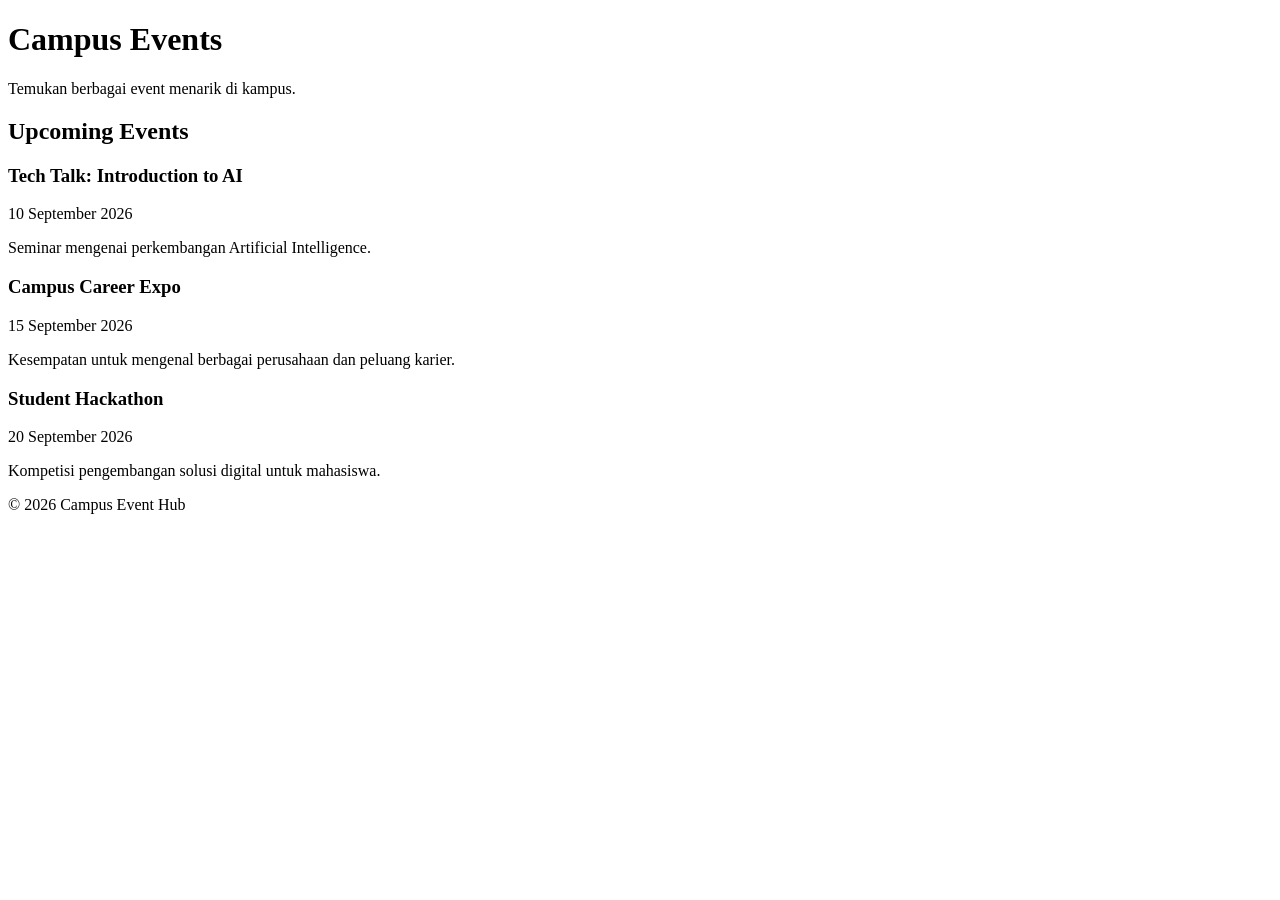
==== events.html @ 744866c1 "feat: add campus event listing page" ====
<!DOCTYPE html>
<html lang="id">
<head>
    <meta charset="UTF-8">
    <meta name="viewport" content="width=device-width, initial-scale=1.0">
    <title>Campus Events</title>
</head>

<body>

    <header>
        <h1>Campus Events</h1>
        <p>Temukan berbagai event menarik di kampus.</p>
    </header>

    <main>
        <section>
            <h2>Upcoming Events</h2>

            <article>
                <h3>Tech Talk: Introduction to AI</h3>
                <p>10 September 2026</p>
                <p>Seminar mengenai perkembangan Artificial Intelligence.</p>
            </article>

            <article>
                <h3>Campus Career Expo</h3>
                <p>15 September 2026</p>
                <p>Kesempatan untuk mengenal berbagai perusahaan dan peluang karier.</p>
            </article>

            <article>
                <h3>Student Hackathon</h3>
                <p>20 September 2026</p>
                <p>Kompetisi pengembangan solusi digital untuk mahasiswa.</p>
            </article>
        </section>
    </main>

    <footer>
        <p>&copy; 2026 Campus Event Hub</p>
    </footer>

</body>
</html>
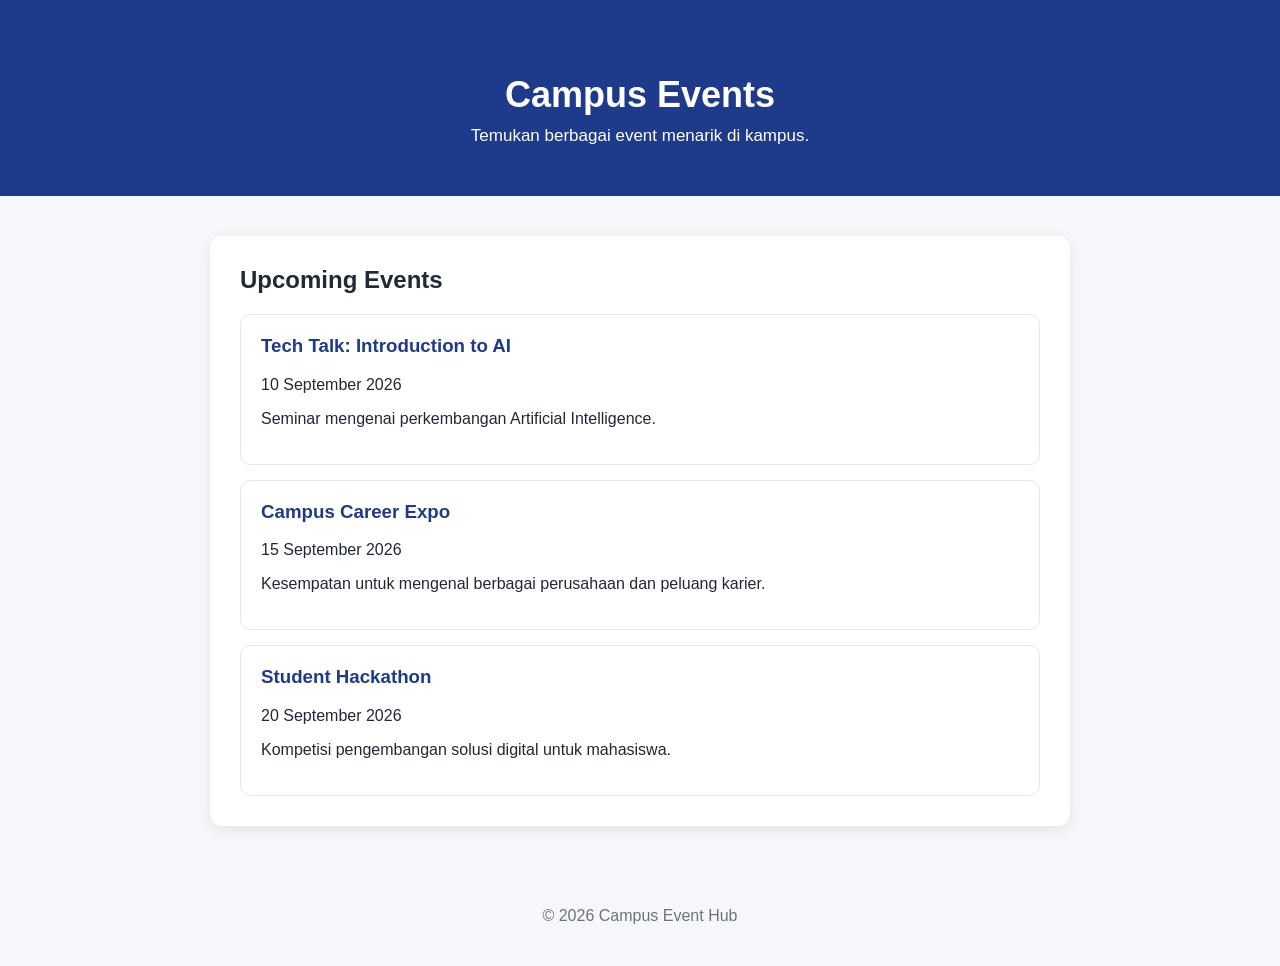
==== commit 5108a3f5: "style: add consistent website styling" ====
--- a/events.html
+++ b/events.html
@@ -3,6 +3,7 @@
 <head>
     <meta charset="UTF-8">
     <meta name="viewport" content="width=device-width, initial-scale=1.0">
+    <link rel="stylesheet" href="style.css">
     <title>Campus Events</title>
 </head>
 
--- a/style.css
+++ b/style.css
@@ -0,0 +1,63 @@
+* {
+    box-sizing: border-box;
+}
+
+body {
+    margin: 0;
+    font-family: Arial, sans-serif;
+    background: #f5f7fb;
+    color: #1f2937;
+}
+
+header {
+    background: #1e3a8a;
+    color: white;
+    text-align: center;
+    padding: 50px 20px;
+}
+
+header h1 {
+    margin-bottom: 10px;
+    font-size: 36px;
+}
+
+header p {
+    margin: 0;
+    font-size: 17px;
+}
+
+main {
+    max-width: 900px;
+    margin: 40px auto;
+    padding: 0 20px;
+}
+
+section {
+    background: white;
+    padding: 30px;
+    margin-bottom: 25px;
+    border-radius: 12px;
+    box-shadow: 0 4px 15px rgba(0, 0, 0, 0.08);
+}
+
+h2 {
+    margin-top: 0;
+}
+
+article {
+    border: 1px solid #e5e7eb;
+    padding: 20px;
+    margin-top: 15px;
+    border-radius: 10px;
+}
+
+article h3 {
+    margin-top: 0;
+    color: #1e3a8a;
+}
+
+footer {
+    text-align: center;
+    padding: 25px;
+    color: #6b7280;
+}
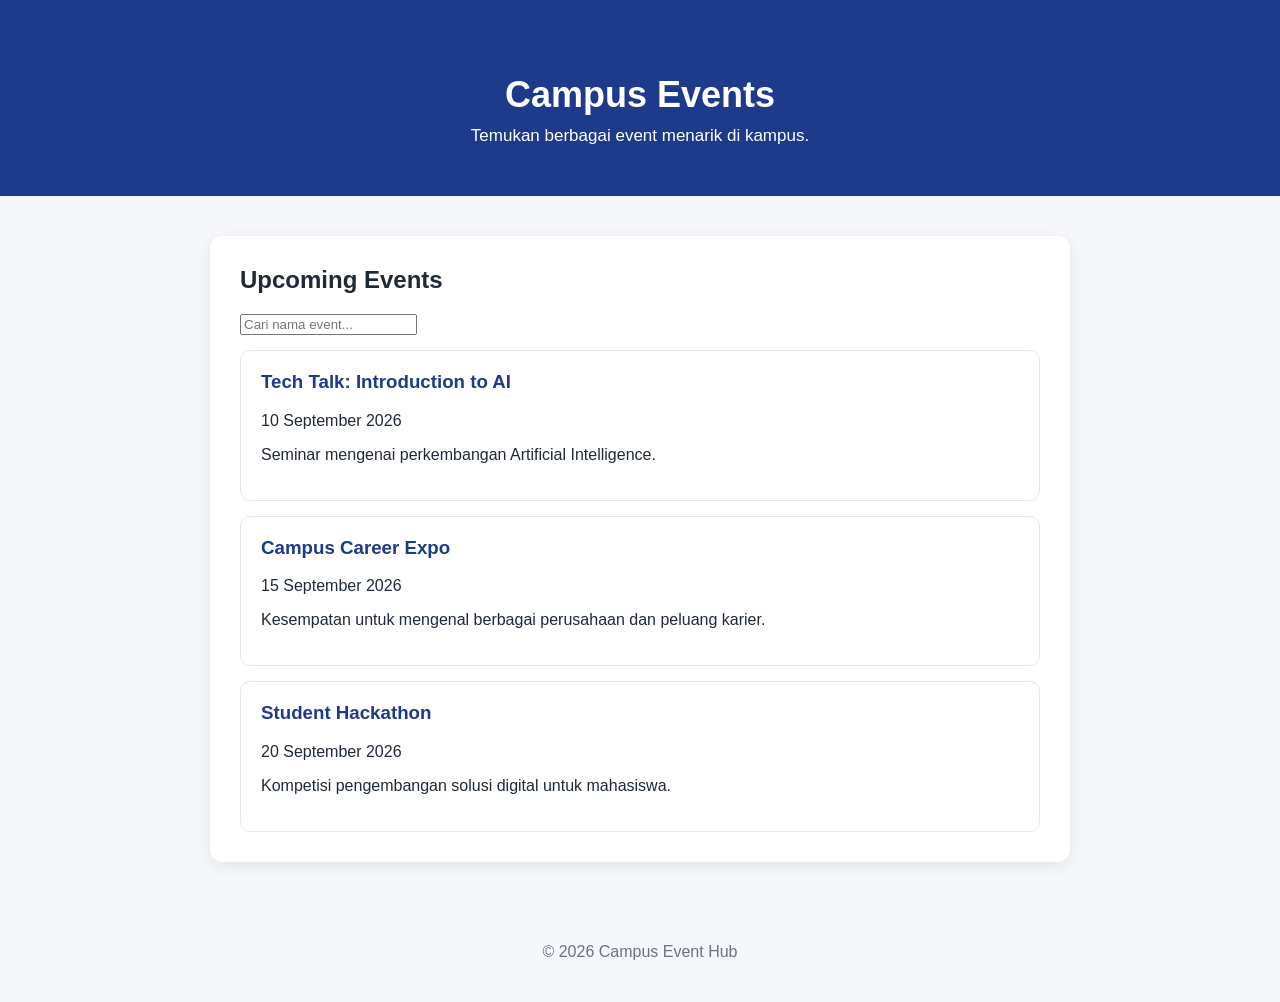
==== commit d25d83aa: "feat: add event search functionality" ====
--- a/events.html
+++ b/events.html
@@ -15,32 +15,44 @@
     </header>
 
     <main>
-        <section>
-            <h2>Upcoming Events</h2>
+    <section>
+        <h2>Upcoming Events</h2>
 
+        <input
+            type="text"
+            id="searchInput"
+            placeholder="Cari nama event..."
+        >
+
+        <div class="event-card">
             <article>
                 <h3>Tech Talk: Introduction to AI</h3>
                 <p>10 September 2026</p>
                 <p>Seminar mengenai perkembangan Artificial Intelligence.</p>
             </article>
+        </div>
 
+        <div class="event-card">
             <article>
                 <h3>Campus Career Expo</h3>
                 <p>15 September 2026</p>
                 <p>Kesempatan untuk mengenal berbagai perusahaan dan peluang karier.</p>
             </article>
+        </div>
 
+        <div class="event-card">
             <article>
                 <h3>Student Hackathon</h3>
                 <p>20 September 2026</p>
                 <p>Kompetisi pengembangan solusi digital untuk mahasiswa.</p>
             </article>
-        </section>
+        </div>
+    </section>
     </main>
 
     <footer>
         <p>&copy; 2026 Campus Event Hub</p>
     </footer>
-
+    <script src="script.js"></script>
 </body>
 </html>
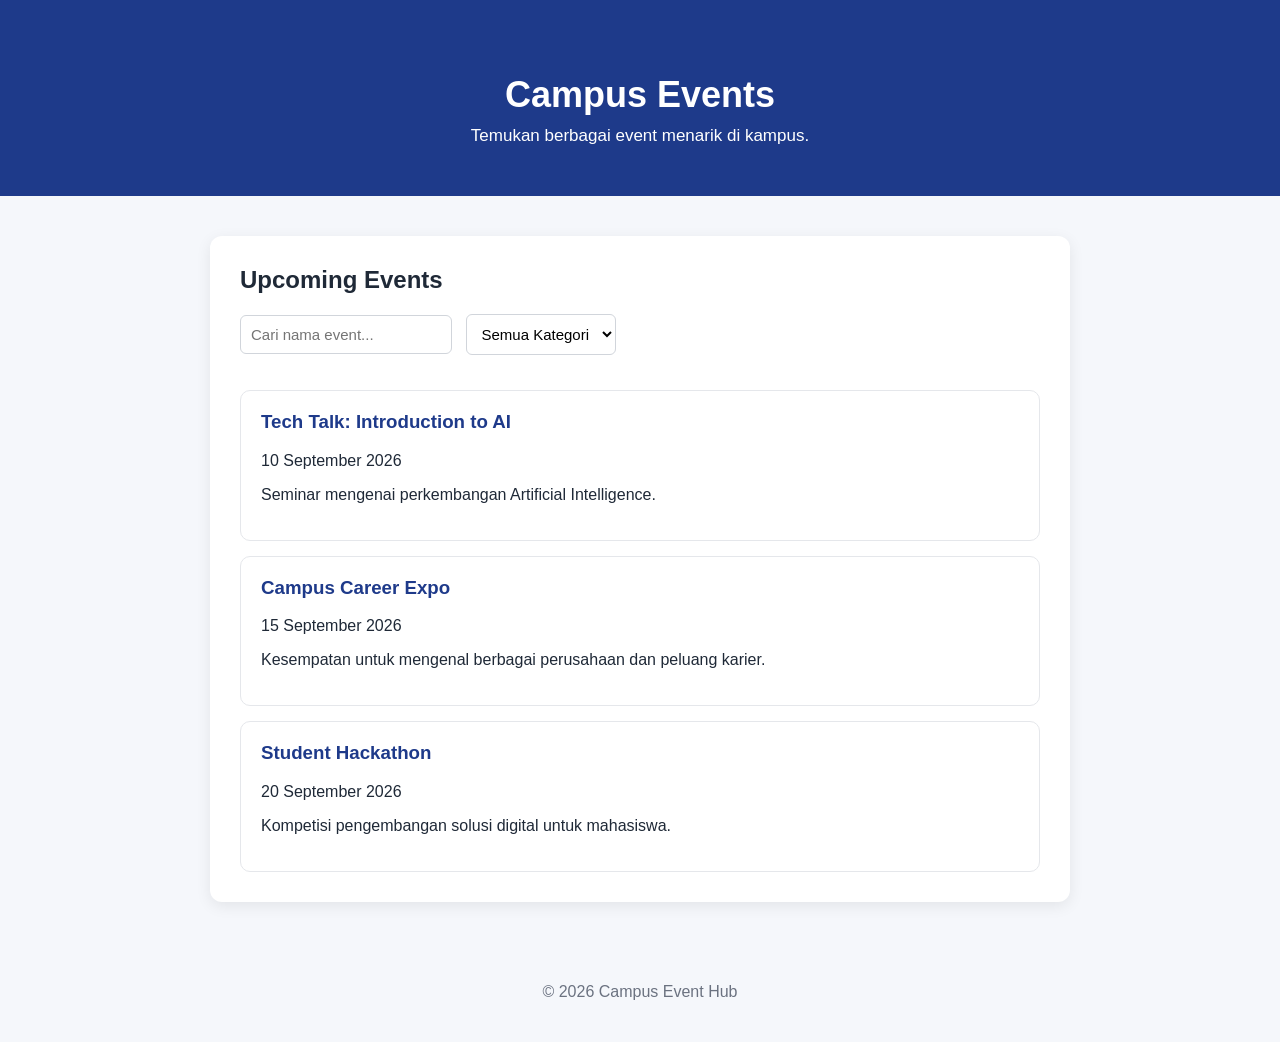
==== commit 07e8ddb4: "feat: add event category filtering" ====
--- a/events.html
+++ b/events.html
@@ -23,8 +23,13 @@
             id="searchInput"
             placeholder="Cari nama event..."
         >
-
-        <div class="event-card">
+        <select id="categoryFilter">
+            <option value="all">Semua Kategori</option>
+            <option value="technology">Technology</option>
+            <option value="career">Career</option>
+            <option value="competition">Competition</option>
+        </select>
+        <div class="event-card" data-category="technology">
             <article>
                 <h3>Tech Talk: Introduction to AI</h3>
                 <p>10 September 2026</p>
@@ -32,7 +37,7 @@
             </article>
         </div>
 
-        <div class="event-card">
+        <div class="event-card" data-category="career">
             <article>
                 <h3>Campus Career Expo</h3>
                 <p>15 September 2026</p>
@@ -40,7 +45,7 @@
             </article>
         </div>
 
-        <div class="event-card">
+        <div class="event-card" data-category="competition">
             <article>
                 <h3>Student Hackathon</h3>
                 <p>20 September 2026</p>
--- a/style.css
+++ b/style.css
@@ -60,4 +60,18 @@
     text-align: center;
     padding: 25px;
     color: #6b7280;
+}
+
+#searchInput,
+#categoryFilter {
+    padding: 10px;
+    margin-right: 10px;
+    margin-bottom: 20px;
+    border: 1px solid #d1d5db;
+    border-radius: 6px;
+    font-size: 15px;
+}
+
+#categoryFilter {
+    background: white;
 }
